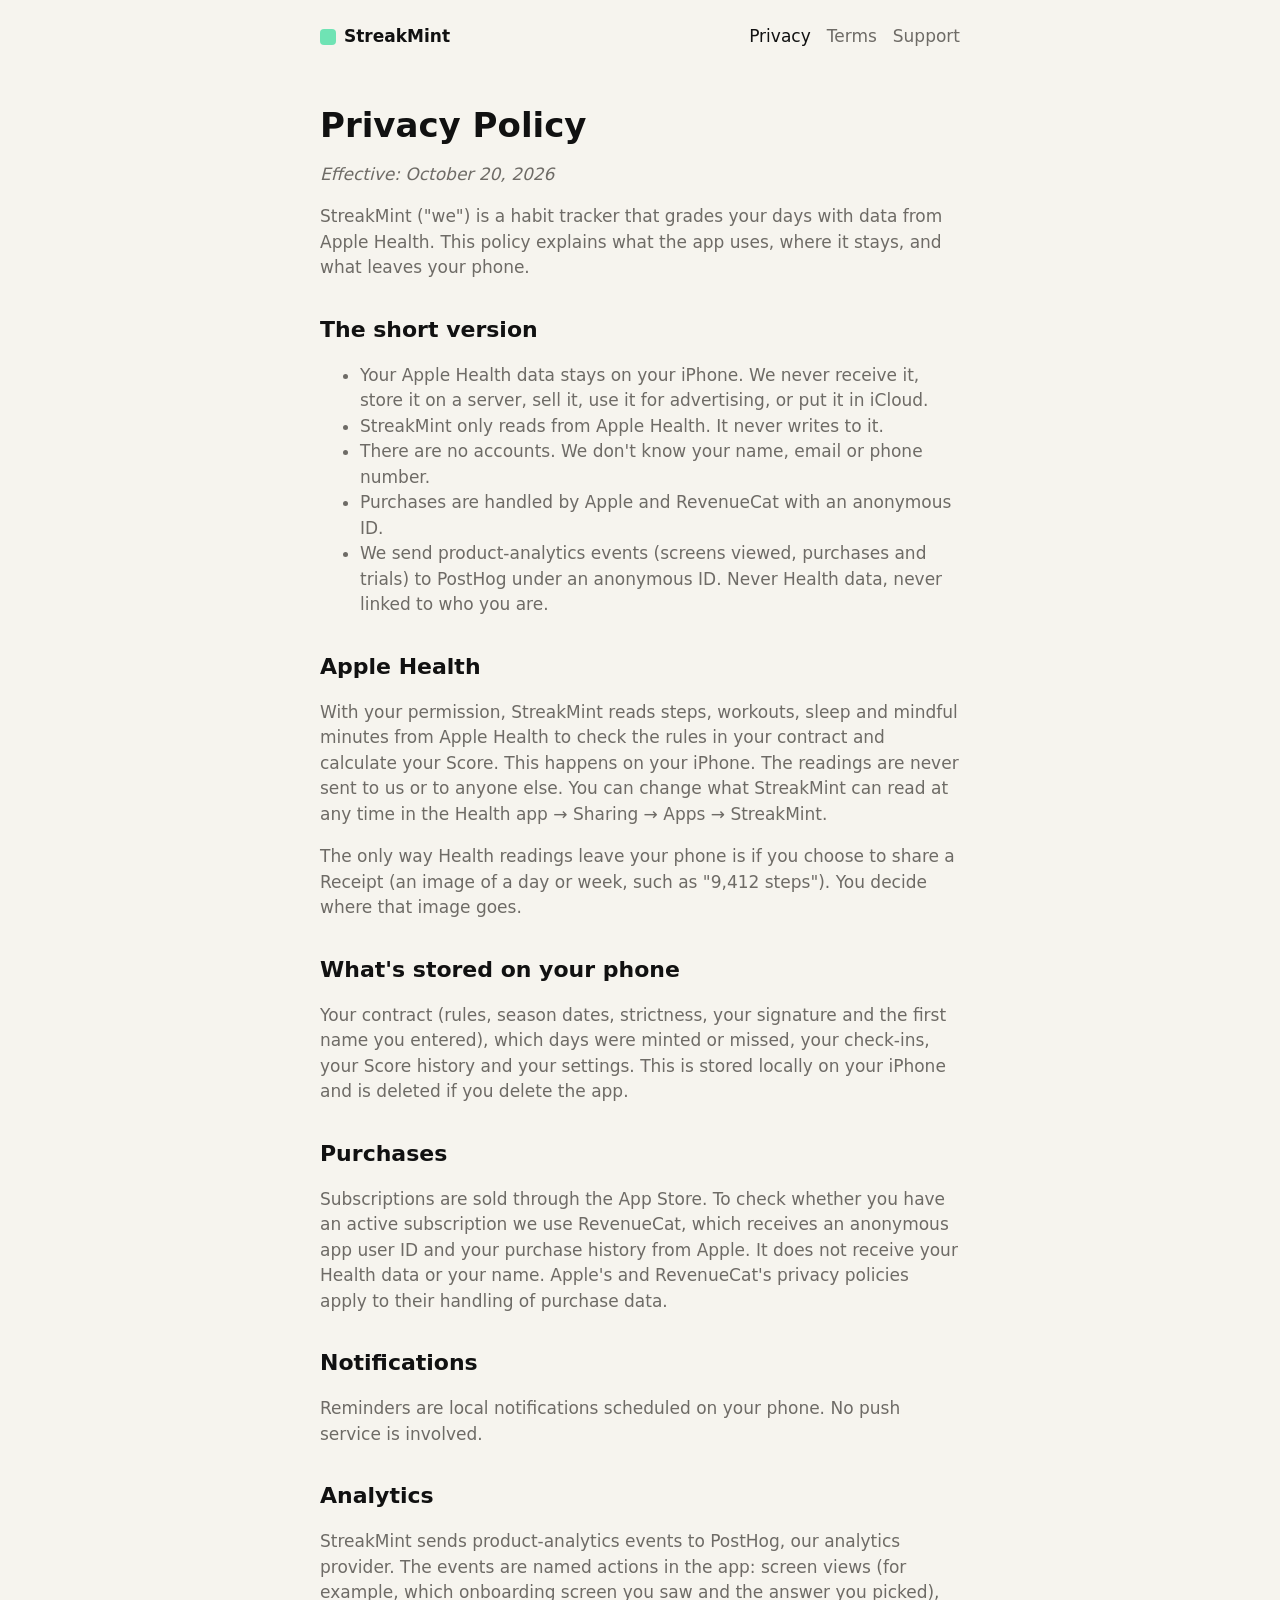
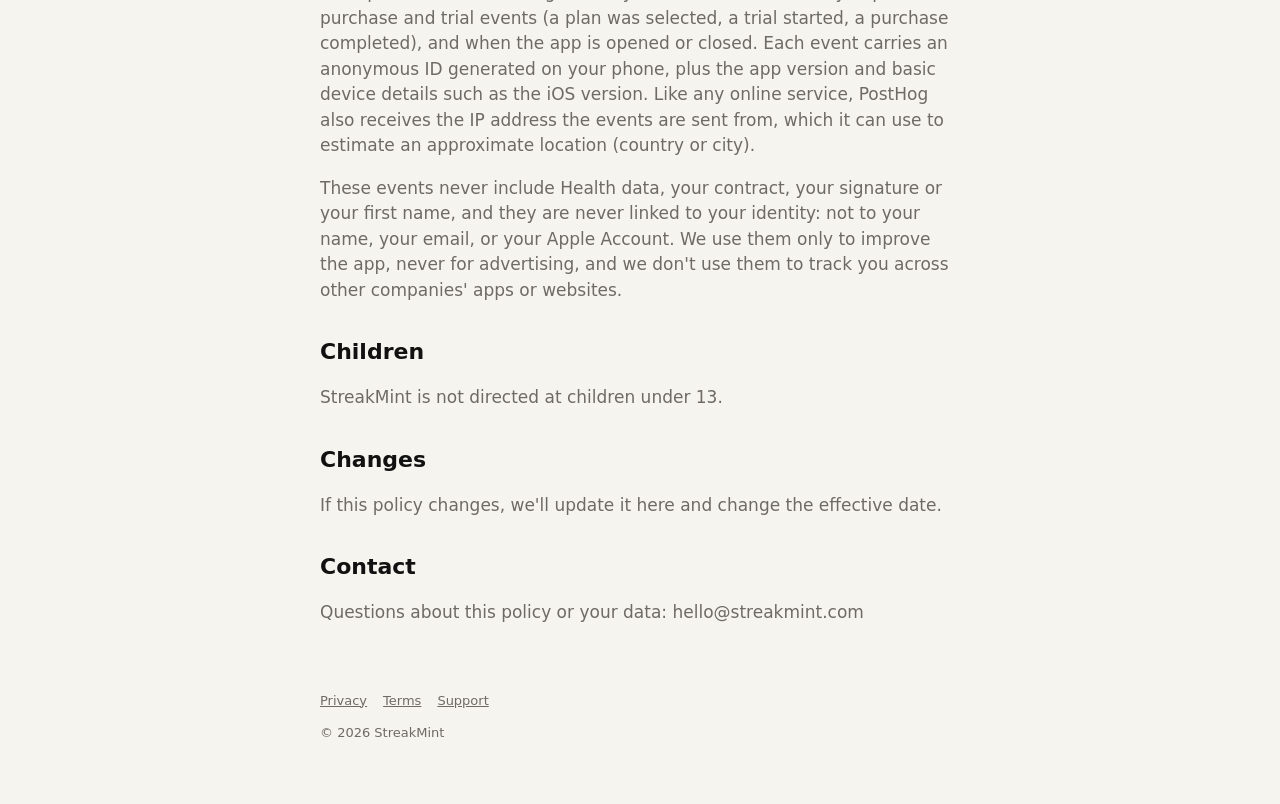
==== privacy.html @ d21ca7eb "StreakMint site: home, privacy, terms, support Built from site/ in the StreakMint app repo; privacy." ====
<!doctype html>
<html lang="en">
<head>
<meta charset="utf-8">
<meta name="viewport" content="width=device-width, initial-scale=1">
<title>StreakMint — Privacy Policy</title>
<link rel="stylesheet" href="style.css">
</head>
<body>
<header>
  <a class="mark" href="index.html"><i></i>StreakMint</a>
  <nav><a href="privacy.html" aria-current="page">Privacy</a><a href="terms.html">Terms</a><a href="support.html">Support</a></nav>
</header>
<main>
<h1>Privacy Policy</h1>
<p><em>Effective: October 20, 2026</em></p>
<p>StreakMint (&quot;we&quot;) is a habit tracker that grades your days with data from Apple Health. This policy explains what the app uses, where it stays, and what leaves your phone.</p>
<h2>The short version</h2>
<ul>
<li>Your Apple Health data stays on your iPhone. We never receive it, store it on a server, sell it, use it for advertising, or put it in iCloud.</li>
<li>StreakMint only reads from Apple Health. It never writes to it.</li>
<li>There are no accounts. We don&#x27;t know your name, email or phone number.</li>
<li>Purchases are handled by Apple and RevenueCat with an anonymous ID.</li>
<li>We send product-analytics events (screens viewed, purchases and trials) to PostHog under an anonymous ID. Never Health data, never linked to who you are.</li>
</ul>
<h2>Apple Health</h2>
<p>With your permission, StreakMint reads steps, workouts, sleep and mindful minutes from Apple Health to check the rules in your contract and calculate your Score. This happens on your iPhone. The readings are never sent to us or to anyone else. You can change what StreakMint can read at any time in the Health app → Sharing → Apps → StreakMint.</p>
<p>The only way Health readings leave your phone is if you choose to share a Receipt (an image of a day or week, such as &quot;9,412 steps&quot;). You decide where that image goes.</p>
<h2>What&#x27;s stored on your phone</h2>
<p>Your contract (rules, season dates, strictness, your signature and the first name you entered), which days were minted or missed, your check-ins, your Score history and your settings. This is stored locally on your iPhone and is deleted if you delete the app.</p>
<h2>Purchases</h2>
<p>Subscriptions are sold through the App Store. To check whether you have an active subscription we use RevenueCat, which receives an anonymous app user ID and your purchase history from Apple. It does not receive your Health data or your name. Apple&#x27;s and RevenueCat&#x27;s privacy policies apply to their handling of purchase data.</p>
<h2>Notifications</h2>
<p>Reminders are local notifications scheduled on your phone. No push service is involved.</p>
<h2>Analytics</h2>
<p>StreakMint sends product-analytics events to PostHog, our analytics provider. The events are named actions in the app: screen views (for example, which onboarding screen you saw and the answer you picked), purchase and trial events (a plan was selected, a trial started, a purchase completed), and when the app is opened or closed. Each event carries an anonymous ID generated on your phone, plus the app version and basic device details such as the iOS version. Like any online service, PostHog also receives the IP address the events are sent from, which it can use to estimate an approximate location (country or city).</p>
<p>These events never include Health data, your contract, your signature or your first name, and they are never linked to your identity: not to your name, your email, or your Apple Account. We use them only to improve the app, never for advertising, and we don&#x27;t use them to track you across other companies&#x27; apps or websites.</p>
<h2>Children</h2>
<p>StreakMint is not directed at children under 13.</p>
<h2>Changes</h2>
<p>If this policy changes, we&#x27;ll update it here and change the effective date.</p>
<h2>Contact</h2>
<p>Questions about this policy or your data: hello@streakmint.com</p>
</main>
<footer>
  <a href="privacy.html">Privacy</a><a href="terms.html">Terms</a><a href="support.html">Support</a>
  <p>© 2026 StreakMint</p>
</footer>
</body>
</html>
---- style.css ----
/* streakmint.com — the app's tokens (docs/design.md §2): one family, 4pt spacing, radius 12,
   9 colours, dark default with a light scheme. No framework. */
:root {
  --bg: #0C0C0C; --surface: #161616; --border: #262626;
  --text: #F2F2F2; --text-2: #9A9A9A;
  --brand: #6FE3B4; --brand-pressed: #52CC9C; --on-brand: #0C0C0C;
  --radius: 12px; --cell: 4px;
  --s1: 4px; --s2: 8px; --s3: 12px; --s4: 16px; --s5: 20px; --s6: 24px; --s8: 32px; --s12: 48px;
  color-scheme: dark light;
}
@media (prefers-color-scheme: light) {
  :root { --bg: #F6F4EE; --surface: #FFFFFF; --border: #E4E0D6; --text: #111111; --text-2: #6E6B66; }
}
* { box-sizing: border-box; }
body {
  margin: 0; background: var(--bg); color: var(--text);
  font: 17px/1.5 -apple-system, BlinkMacSystemFont, "SF Pro Text", system-ui, sans-serif;
}
main, header, footer { max-width: 680px; margin: 0 auto; padding: 0 var(--s5); }
header { display: flex; align-items: center; justify-content: space-between; padding-top: var(--s6); padding-bottom: var(--s6); }
.mark { display: flex; align-items: center; gap: var(--s2); font-weight: 600; color: var(--text); text-decoration: none; }
.mark i { width: var(--s4); height: var(--s4); border-radius: var(--cell); background: var(--brand); display: inline-block; }
nav a { color: var(--text-2); text-decoration: none; margin-left: var(--s4); }
nav a:hover, nav a[aria-current] { color: var(--text); }
h1 { font-size: 34px; line-height: 1.15; font-weight: 700; margin: var(--s8) 0 var(--s3); }
h2 { font-size: 22px; font-weight: 600; margin: var(--s8) 0 var(--s2); }
p, li { color: var(--text-2); }
strong { color: var(--text); font-weight: 600; }
a { color: var(--brand); }
.card { background: var(--surface); border: 1px solid var(--border); border-radius: var(--radius); padding: var(--s4); margin: var(--s4) 0; }
.grid { display: grid; grid-template-columns: repeat(13, 1fr); gap: 6px; margin: var(--s8) 0; }
.grid span { aspect-ratio: 1; border-radius: var(--cell); background: var(--border); }
.grid span.m { background: var(--brand); }
.grid span.x { background: #FF5A52; opacity: .6; }
.button { display: inline-block; background: var(--brand); color: var(--on-brand); font-weight: 600; text-decoration: none;
  padding: var(--s4) var(--s6); border-radius: var(--radius); min-height: 56px; }
.button:hover { background: var(--brand-pressed); }
.note { font-size: 13px; color: var(--text-2); }
footer { padding-top: var(--s12); padding-bottom: var(--s12); font-size: 13px; color: var(--text-2); }
footer a { color: var(--text-2); margin-right: var(--s4); }
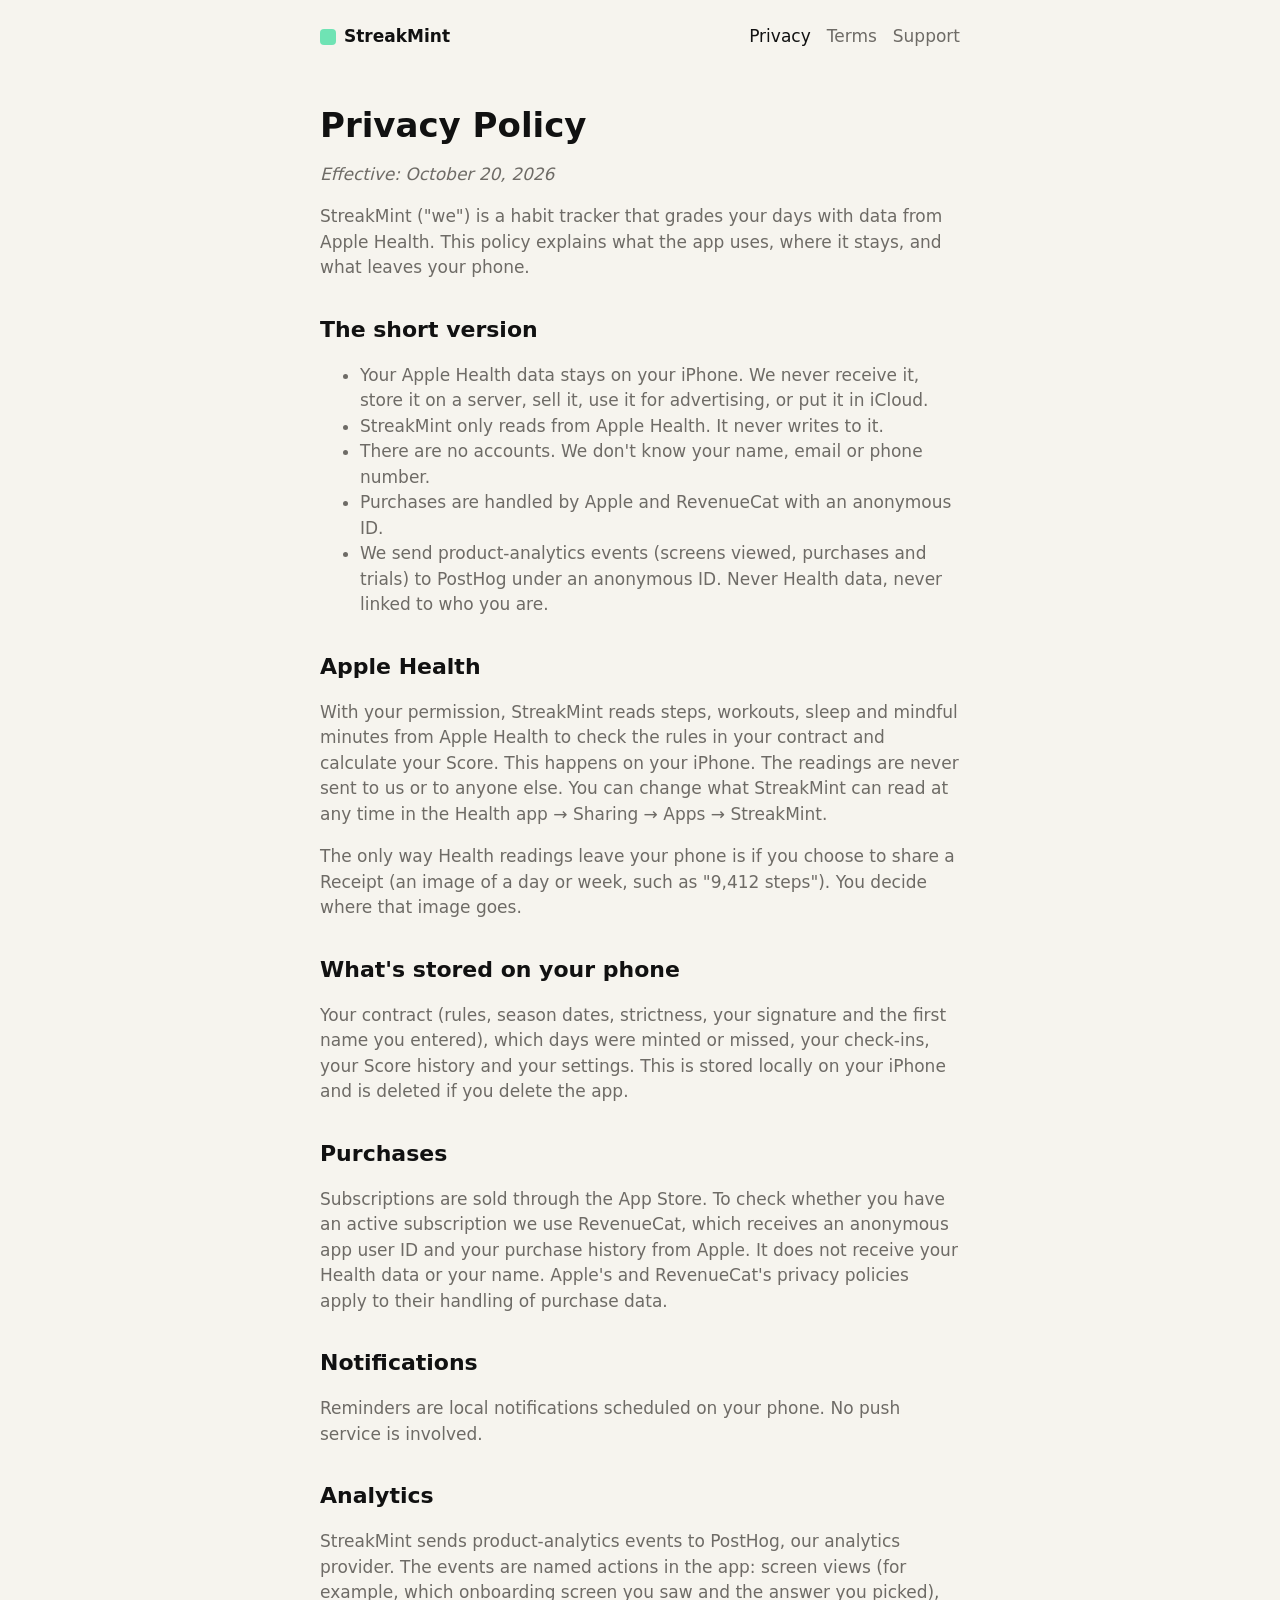
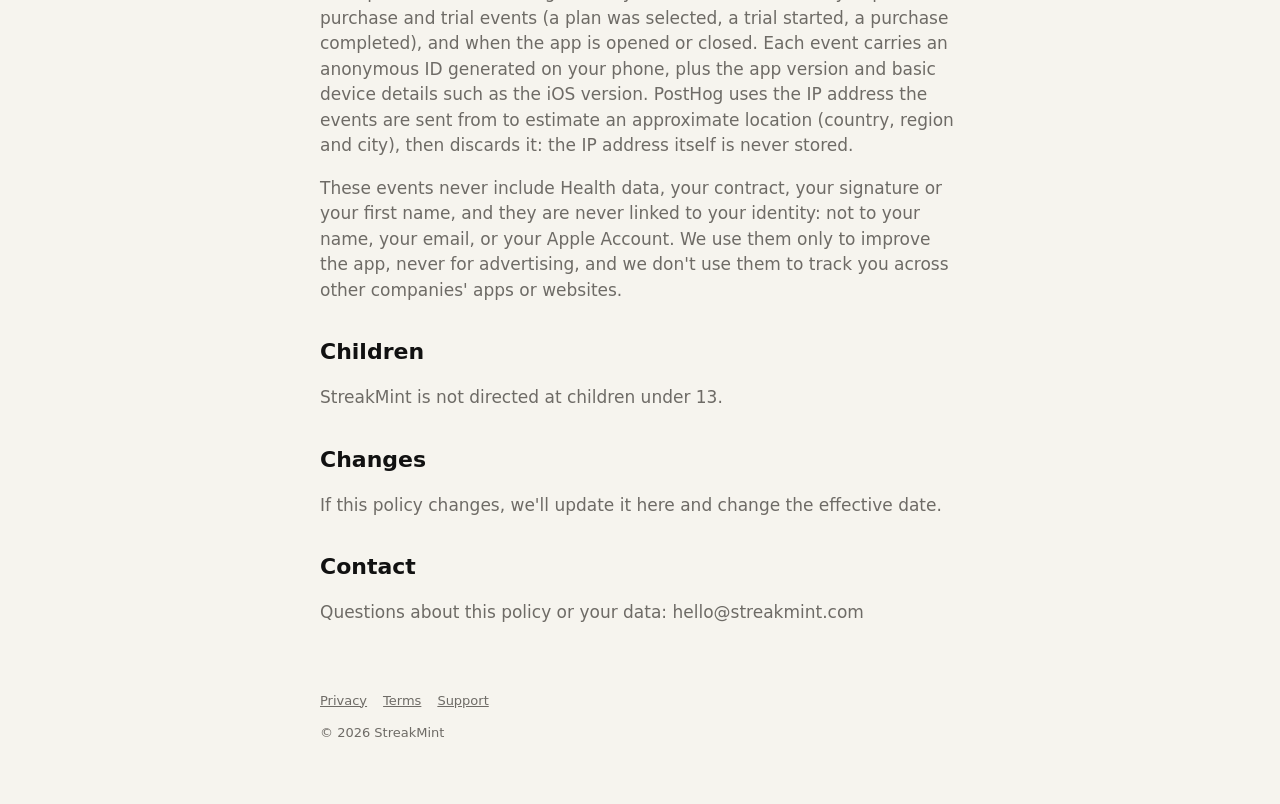
==== commit 8f87d179: "Privacy: the IP address is discarded after the location estimate" ====
--- a/privacy.html
+++ b/privacy.html
@@ -33,7 +33,7 @@
 <h2>Notifications</h2>
 <p>Reminders are local notifications scheduled on your phone. No push service is involved.</p>
 <h2>Analytics</h2>
-<p>StreakMint sends product-analytics events to PostHog, our analytics provider. The events are named actions in the app: screen views (for example, which onboarding screen you saw and the answer you picked), purchase and trial events (a plan was selected, a trial started, a purchase completed), and when the app is opened or closed. Each event carries an anonymous ID generated on your phone, plus the app version and basic device details such as the iOS version. Like any online service, PostHog also receives the IP address the events are sent from, which it can use to estimate an approximate location (country or city).</p>
+<p>StreakMint sends product-analytics events to PostHog, our analytics provider. The events are named actions in the app: screen views (for example, which onboarding screen you saw and the answer you picked), purchase and trial events (a plan was selected, a trial started, a purchase completed), and when the app is opened or closed. Each event carries an anonymous ID generated on your phone, plus the app version and basic device details such as the iOS version. PostHog uses the IP address the events are sent from to estimate an approximate location (country, region and city), then discards it: the IP address itself is never stored.</p>
 <p>These events never include Health data, your contract, your signature or your first name, and they are never linked to your identity: not to your name, your email, or your Apple Account. We use them only to improve the app, never for advertising, and we don&#x27;t use them to track you across other companies&#x27; apps or websites.</p>
 <h2>Children</h2>
 <p>StreakMint is not directed at children under 13.</p>
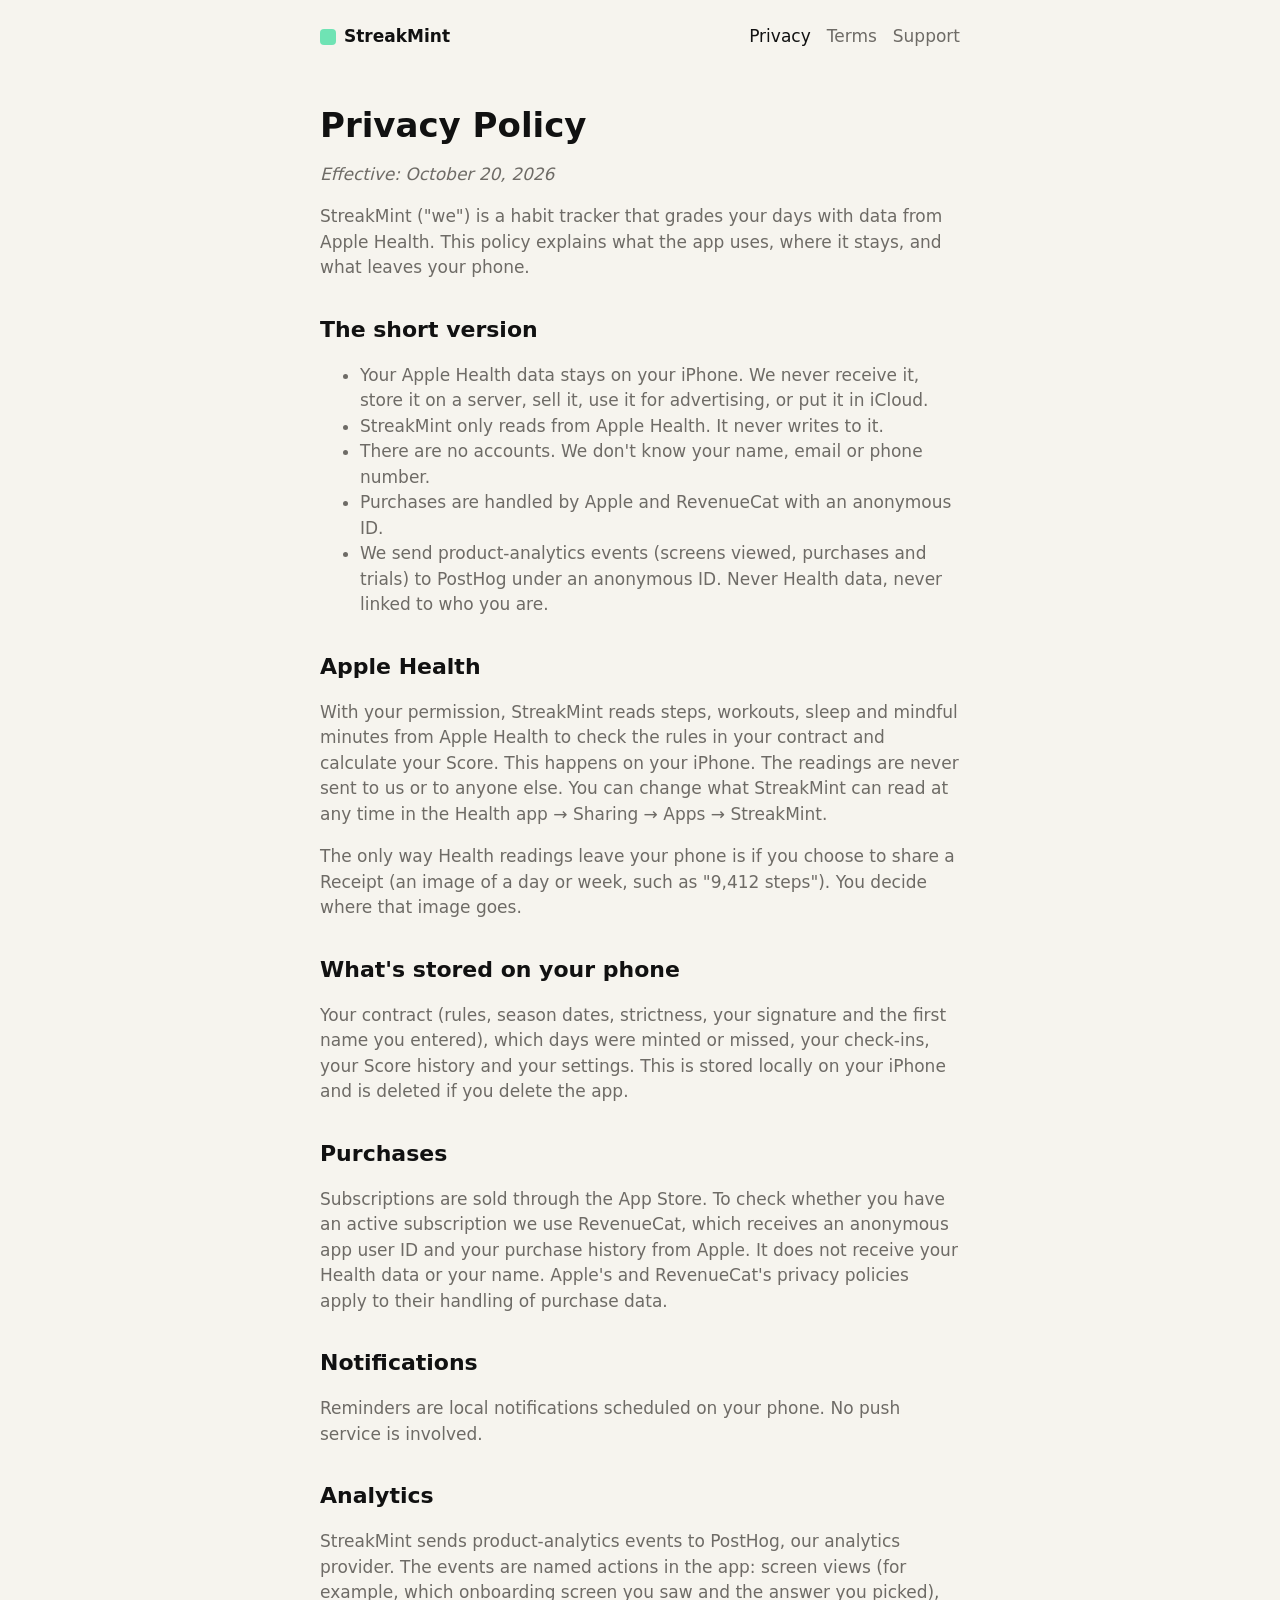
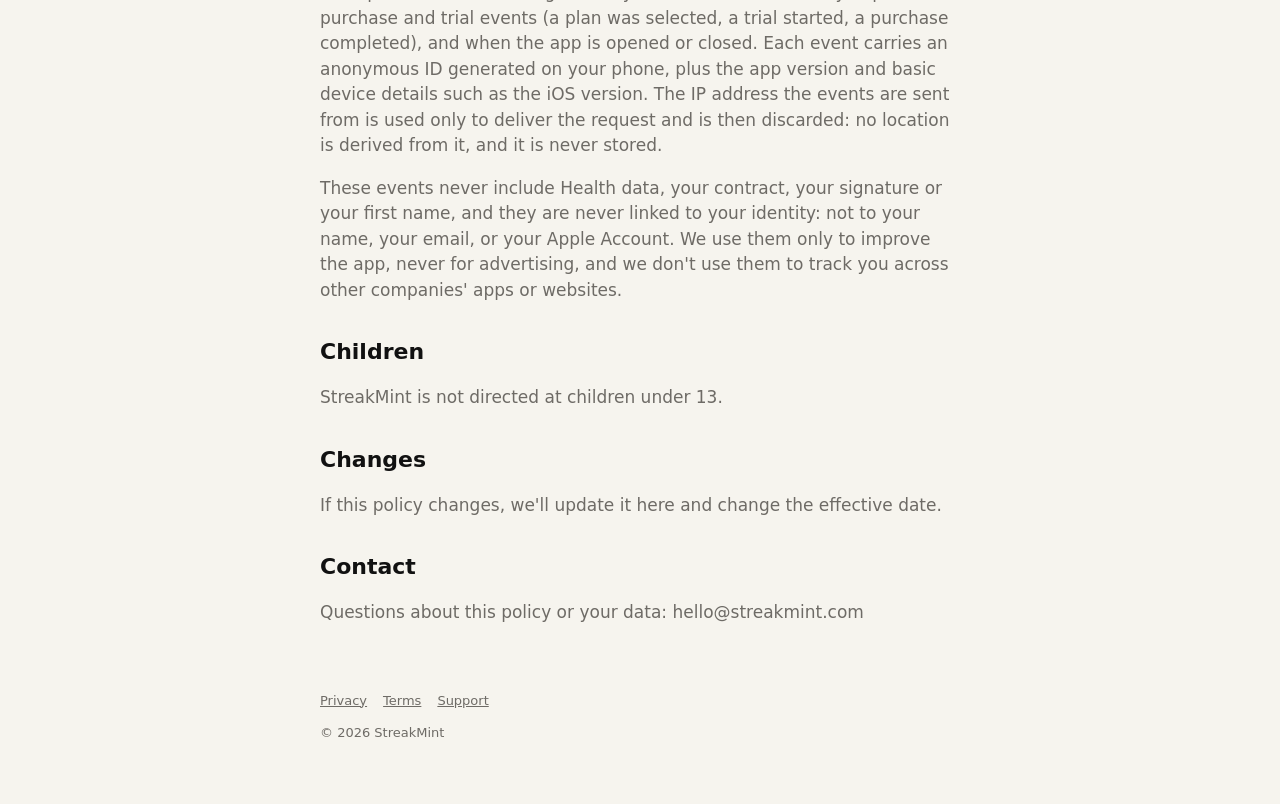
==== commit 7501469a: "Privacy: the IP address delivers the request and is discarded; no location" ====
--- a/privacy.html
+++ b/privacy.html
@@ -33,7 +33,7 @@
 <h2>Notifications</h2>
 <p>Reminders are local notifications scheduled on your phone. No push service is involved.</p>
 <h2>Analytics</h2>
-<p>StreakMint sends product-analytics events to PostHog, our analytics provider. The events are named actions in the app: screen views (for example, which onboarding screen you saw and the answer you picked), purchase and trial events (a plan was selected, a trial started, a purchase completed), and when the app is opened or closed. Each event carries an anonymous ID generated on your phone, plus the app version and basic device details such as the iOS version. PostHog uses the IP address the events are sent from to estimate an approximate location (country, region and city), then discards it: the IP address itself is never stored.</p>
+<p>StreakMint sends product-analytics events to PostHog, our analytics provider. The events are named actions in the app: screen views (for example, which onboarding screen you saw and the answer you picked), purchase and trial events (a plan was selected, a trial started, a purchase completed), and when the app is opened or closed. Each event carries an anonymous ID generated on your phone, plus the app version and basic device details such as the iOS version. The IP address the events are sent from is used only to deliver the request and is then discarded: no location is derived from it, and it is never stored.</p>
 <p>These events never include Health data, your contract, your signature or your first name, and they are never linked to your identity: not to your name, your email, or your Apple Account. We use them only to improve the app, never for advertising, and we don&#x27;t use them to track you across other companies&#x27; apps or websites.</p>
 <h2>Children</h2>
 <p>StreakMint is not directed at children under 13.</p>
